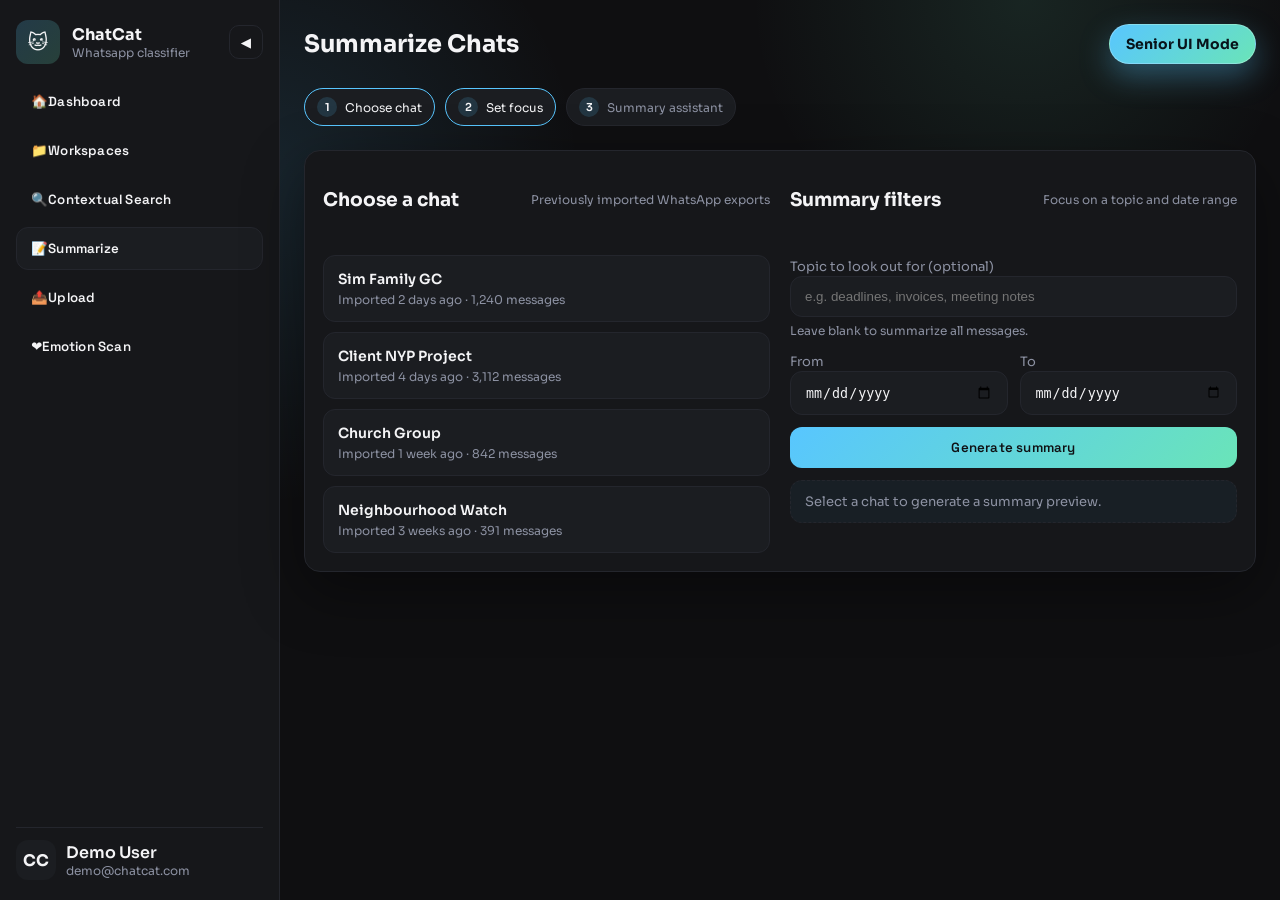
==== pages/summarize.html @ b4cfa8ca "feat: made senior ui button bigger and more obvious for old people" ====
<!DOCTYPE html>
<html lang="en">
<head>
  <meta charset="UTF-8" />
  <meta name="viewport" content="width=device-width, initial-scale=1.0" />
  <title>ChatCat · Summarize</title>
  <link rel="preconnect" href="https://fonts.googleapis.com" />
  <link rel="preconnect" href="https://fonts.gstatic.com" crossorigin />
  <link href="https://fonts.googleapis.com/css2?family=Sora:wght@400;500;600;700&family=Space+Grotesk:wght@400;500;600&display=swap" rel="stylesheet" />
  <link rel="stylesheet" href="../styles.css" />
</head>
<body>
  <div class="app" id="app">
    <aside class="sidebar" aria-label="Primary navigation">
      <div class="brand">
        <div class="logo">🐱</div>
        <div>
          <p class="brand__name">ChatCat</p>
          <p class="brand__meta">Whatsapp classifier</p>
        </div>
        <button class="sidebar__toggle" id="sidebarToggle" aria-label="Collapse sidebar">◀</button>
      </div>
      <nav class="nav">
        <button class="nav__item" data-page="dashboard" onclick="location.href='../index.html'">Dashboard</button>
        <button class="nav__item" data-page="workspaces" onclick="location.href='workspaces.html'">Workspaces</button>
        <button class="nav__item" data-page="search" onclick="location.href='contextual-search.html'">Contextual Search</button>
        <button class="nav__item active" data-page="summarize" onclick="location.href='summarize.html'">Summarize</button>
        <button class="nav__item" data-page="upload" onclick="location.href='upload.html'">Upload</button>
        <button class="nav__item" data-page="emotion" onclick="location.href='emotion-scan.html'">Emotion Scan</button>
      </nav>
      <div class="sidebar__footer">
        <div class="user">
          <div class="avatar">CC</div>
          <div>
            <p class="user__name">Demo User</p>
            <p class="user__meta">demo@chatcat.com</p>
          </div>
        </div>
      </div>
    </aside>

    <main class="main">
      <div class="page active" id="page-summarize" data-page="summarize">
        <header class="topbar">
          <h2>Summarize Chats</h2>
          <div class="topbar__actions">
            <label class="senior-toggle-btn">
              <input type="checkbox" class="senior-toggle-input" />
              <span>Senior UI Mode</span>
            </label>
          </div>
        </header>

        <div class="stepper" id="summaryStepper">
          <div class="step active" data-step="1">
            <span class="step__num">1</span>
            <span class="step__label">Choose chat</span>
          </div>
          <div class="step active" data-step="2">
            <span class="step__num">2</span>
            <span class="step__label">Set focus</span>
          </div>
          <div class="step" data-step="3">
            <span class="step__num">3</span>
            <span class="step__label">Summary assistant</span>
          </div>
        </div>

        <section class="panel" id="summarizeSetup">
          <div class="summarize-layout">
            <div class="summarize-column">
              <div class="panel__header">
                <h3>Choose a chat</h3>
                <p class="muted" style="margin: 0; font-size: 12px;">Previously imported WhatsApp exports</p>
              </div>
              <div class="chat-list" id="chatList"></div>
            </div>

            <div class="summarize-column">
              <div class="panel__header">
                <h3>Summary filters</h3>
                <p class="muted" style="margin: 0; font-size: 12px;">Focus on a topic and date range</p>
              </div>
              <div class="summarize-form">
                <div>
                  <label for="topicInput">Topic to look out for (optional)</label>
                  <input type="text" id="topicInput" placeholder="e.g. deadlines, invoices, meeting notes" />
                  <p class="helper">Leave blank to summarize all messages.</p>
                </div>
                <div class="date-row">
                  <div>
                    <label for="dateFrom">From</label>
                    <input type="date" id="dateFrom" />
                  </div>
                  <div>
                    <label for="dateTo">To</label>
                    <input type="date" id="dateTo" />
                  </div>
                </div>
                <button class="primary" id="summarizeBtn">Generate summary</button>
                <div class="summary-preview" id="summaryPreview">
                  Select a chat to generate a summary preview.
                </div>
              </div>
            </div>
          </div>
        </section>

        <section class="panel" id="summarizeChat" style="display: none;">
          <div class="panel__header" style="display: flex; justify-content: space-between; align-items: center;">
            <div>
              <h3>Summary Assistant</h3>
              <p class="muted" id="summaryMeta" style="margin: 0; font-size: 12px;"></p>
            </div>
            <div class="summary-actions">
              <button class="ghost" id="readAloudBtn">🔊 Read aloud</button>
              <button class="ghost" id="backToSetupBtn">← Back</button>
            </div>
          </div>
          <div class="chatbot-window">
            <div class="chatbot-thread" id="chatbotThread"></div>
            <div class="chatbot-input">
              <input type="text" id="chatbotInput" placeholder="Ask for details, e.g. “show key decisions”" />
              <button class="primary" id="chatbotSendBtn">Send</button>
            </div>
          </div>
        </section>
      </div>
    </main>
  </div>

  <div class="toast-container" id="toastContainer"></div>
  <script src="../script-shared.js"></script>
  <script src="../pages-shared.js"></script>
  <script>
    const chats = [
      { name: 'Sim Family GC', meta: 'Imported 2 days ago · 1,240 messages' },
      { name: 'Client NYP Project', meta: 'Imported 4 days ago · 3,112 messages' },
      { name: 'Church Group', meta: 'Imported 1 week ago · 842 messages' },
      { name: 'Neighbourhood Watch', meta: 'Imported 3 weeks ago · 391 messages' }
    ];

    const chatList = document.getElementById('chatList');
    const topicInput = document.getElementById('topicInput');
    const dateFrom = document.getElementById('dateFrom');
    const dateTo = document.getElementById('dateTo');
    const summarizeBtn = document.getElementById('summarizeBtn');
    const summaryPreview = document.getElementById('summaryPreview');
    const summarizeSetup = document.getElementById('summarizeSetup');
    const summarizeChat = document.getElementById('summarizeChat');
    const summaryStepper = document.getElementById('summaryStepper');
    const summaryMeta = document.getElementById('summaryMeta');
    const chatbotThread = document.getElementById('chatbotThread');
    const chatbotInput = document.getElementById('chatbotInput');
    const chatbotSendBtn = document.getElementById('chatbotSendBtn');
    const backToSetupBtn = document.getElementById('backToSetupBtn');
    const readAloudBtn = document.getElementById('readAloudBtn');

    let selectedIndex = -1;
    let isReading = false;

    function setStepper(stage) {
      if (!summaryStepper) return;
      const steps = summaryStepper.querySelectorAll('.step');
      steps.forEach(function(step) {
        step.classList.remove('active');
        step.classList.remove('done');
      });
      if (stage === 'chat') {
        if (steps[0]) steps[0].classList.add('done');
        if (steps[1]) steps[1].classList.add('done');
        if (steps[2]) steps[2].classList.add('active');
      } else {
        if (steps[0]) steps[0].classList.add('active');
        if (steps[1]) steps[1].classList.add('active');
      }
    }

    function renderChats() {
      if (!chatList) return;
      chatList.innerHTML = '';
      chats.forEach(function(chat, index) {
        const item = document.createElement('div');
        item.className = 'chat-card' + (index === selectedIndex ? ' active' : '');
        item.innerHTML = '<p class="chat-card-title">' + chat.name + '</p><p class="chat-card-meta">' + chat.meta + '</p>';
        item.addEventListener('click', function() {
          selectedIndex = index;
          renderChats();
          summaryPreview.textContent = 'Selected: ' + chat.name + '. Add a topic or leave it empty to summarize everything.';
        });
        chatList.appendChild(item);
      });
    }

    function formatRange(fromValue, toValue) {
      if (fromValue && toValue) return fromValue + ' → ' + toValue;
      if (fromValue) return 'From ' + fromValue;
      if (toValue) return 'Up to ' + toValue;
      return 'All time';
    }

    function setLoading(isLoading) {
      if (!summarizeBtn) return;
      summarizeBtn.disabled = isLoading;
      summarizeBtn.classList.toggle('is-loading', isLoading);
      summarizeBtn.textContent = isLoading ? 'Generating…' : 'Generate summary';
    }

    function clearDateErrors() {
      dateFrom.classList.remove('input-error');
      dateTo.classList.remove('input-error');
    }

    function validateDateRange() {
      clearDateErrors();
      if (dateFrom.value && dateTo.value && dateFrom.value > dateTo.value) {
        dateFrom.classList.add('input-error');
        dateTo.classList.add('input-error');
        toast('Start date must be before end date.');
        return false;
      }
      return true;
    }


    function appendBotMessage(html) {
      if (!chatbotThread) return;
      const node = document.createElement('div');
      node.className = 'chatbot-message bot';
      node.innerHTML = html;
      chatbotThread.appendChild(node);
      chatbotThread.scrollTop = chatbotThread.scrollHeight;
    }

    function appendUserMessage(text) {
      if (!chatbotThread) return;
      const node = document.createElement('div');
      node.className = 'chatbot-message user';
      node.textContent = text;
      chatbotThread.appendChild(node);
      chatbotThread.scrollTop = chatbotThread.scrollHeight;
    }

    function renderSummaryChat() {
      const chat = chats[selectedIndex];
      const topic = topicInput.value.trim();
      const range = formatRange(dateFrom.value, dateTo.value);
      const topicLabel = topic ? 'Topic: ' + topic : 'Topic: All messages';
      if (summaryMeta) {
        summaryMeta.textContent = chat.name + ' · ' + range + ' · ' + topicLabel;
      }
      if (chatbotThread) {
        chatbotThread.innerHTML = '';
      }
      appendBotMessage('<p style="margin: 0 0 6px; font-weight: 600; color: var(--text);">Summary ready</p>' +
        '<p style="margin: 0 0 10px; font-size: 12px; color: var(--muted);">' + topicLabel + '</p>' +
        '<ul style="margin: 0; padding-left: 18px; color: var(--muted); font-size: 12px; line-height: 1.6;">' +
        '<li>Key themes were grouped into 3 clusters.</li>' +
        '<li>Most active participants: Demo User, Kai, Jasmine.</li>' +
        '<li>Action items appeared most often in the last 7 days.</li>' +
        '</ul>');
      appendBotMessage('<p style="margin: 0; font-size: 12px; color: var(--muted);">Ask for details like “show key decisions” or “list unanswered questions”.</p>');
    }

    function handleGenerateSummary() {
      if (selectedIndex < 0) {
        toast('Select a chat to summarize.');
        return;
      }
      if (!validateDateRange()) {
        return;
      }
      const range = formatRange(dateFrom.value, dateTo.value);
      const chat = chats[selectedIndex];
      const topic = topicInput.value.trim();
      const topicLine = topic ? 'Topic: ' + topic : 'Topic: All messages';
      summaryPreview.innerHTML = '<p style="margin: 0 0 6px; font-weight: 600; color: var(--text);">Summary ready</p>' +
        '<p style="margin: 0; font-size: 12px; color: var(--muted);">Chat: ' + chat.name + ' · ' + range + ' · ' + topicLine + '</p>';
      setLoading(true);
      setTimeout(function() {
        setLoading(false);
        if (summarizeSetup && summarizeChat) {
          summarizeSetup.style.display = 'none';
          summarizeChat.style.display = 'block';
        }
        setStepper('chat');
        renderSummaryChat();
        toast('Summary generated for "' + chat.name + '"');
      }, 700);
    }

    if (summarizeBtn) {
      summarizeBtn.addEventListener('click', handleGenerateSummary);
    }

    function handleSendQuestion() {
      const text = chatbotInput ? chatbotInput.value.trim() : '';
      if (!text) {
        toast('Type a question to continue.');
        return;
      }
      appendUserMessage(text);
      const response = 'Here are more details about "' + text + '". I can also break it down by participant or date if needed.';
      appendBotMessage('<p style="margin: 0; font-size: 12px; color: var(--muted);">' + response + '</p>');
      chatbotInput.value = '';
    }

    if (chatbotSendBtn) {
      chatbotSendBtn.addEventListener('click', handleSendQuestion);
    }

    if (chatbotInput) {
      chatbotInput.addEventListener('keydown', function(e) {
        if (e.key === 'Enter') handleSendQuestion();
      });
    }

    if (backToSetupBtn) {
      backToSetupBtn.addEventListener('click', function() {
        if (summarizeSetup && summarizeChat) {
          summarizeSetup.style.display = 'block';
          summarizeChat.style.display = 'none';
        }
        setStepper('setup');
      });
    }

    if (readAloudBtn) {
      readAloudBtn.addEventListener('click', function() {
        isReading = !isReading;
        readAloudBtn.textContent = isReading ? '⏹ Stop reading' : '🔊 Read aloud';
        toast(isReading ? 'Read aloud started.' : 'Read aloud stopped.');
      });
    }

    setStepper('setup');

    renderChats();
  </script>
</body>
</html>
---- styles.css ----
:root {
  --bg: #0f0f11;
  --panel: #16171a;
  --panel-strong: #1b1d21;
  --text: #f4f4f6;
  --muted: #8d92a3;
  --accent: #58c6ff;
  --accent-2: #6ae4b8;
  --warning: #ffb85c;
  --danger: #ff6f61;
  --border: #24262d;
  --radius: 16px;
  --shadow: 0 20px 60px rgba(0, 0, 0, 0.4);
  --font-1: 'Sora', 'Space Grotesk', system-ui, -apple-system, sans-serif;
  --font-2: 'Space Grotesk', 'Sora', system-ui, -apple-system, sans-serif;
}

* { box-sizing: border-box; }
body {
  margin: 0;
  background: radial-gradient(circle at 20% 20%, rgba(88, 198, 255, 0.12), transparent 26%),
    radial-gradient(circle at 80% 0%, rgba(106, 228, 184, 0.1), transparent 20%),
    var(--bg);
  color: var(--text);
  font-family: var(--font-1);
  -webkit-font-smoothing: antialiased;
}

.login-overlay {
  position: fixed;
  inset: 0;
  display: flex;
  align-items: center;
  justify-content: center;
  background: radial-gradient(circle at 20% 20%, rgba(88, 198, 255, 0.14), transparent 30%),
    radial-gradient(circle at 70% 0%, rgba(106, 228, 184, 0.12), transparent 30%),
    rgba(15, 15, 17, 0.92);
  backdrop-filter: blur(10px);
  z-index: 2000;
}

.login-card {
  width: min(440px, 94%);
  background: var(--panel);
  border: 1px solid var(--border);
  border-radius: 20px;
  padding: 24px;
  box-shadow: var(--shadow);
  display: flex;
  flex-direction: column;
  gap: 12px;
}

.login-brand {
  display: flex;
  align-items: center;
  gap: 12px;
}

.login-logo {
  width: 52px;
  height: 52px;
  border-radius: 14px;
  display: grid;
  place-items: center;
  background: linear-gradient(135deg, rgba(88, 198, 255, 0.24), rgba(106, 228, 184, 0.2));
  font-size: 22px;
}

.login-fields {
  display: flex;
  flex-direction: column;
  gap: 10px;
}

.login-fields input {
  padding: 12px 14px;
  border-radius: 12px;
  border: 1px solid var(--border);
  background: var(--panel-strong);
  color: var(--text);
}

.login-card .block { width: 100%; }

.app {
  display: grid;
  grid-template-columns: 280px 1fr;
  min-height: 100vh;
  transition: grid-template-columns 0.3s ease;
}

.app .sidebar.collapsed ~ .main {
  width: calc(100% - 86px);
}

.sidebar.collapsed ~ .main {
  grid-column: 2;
}

.sidebar {
  background: var(--panel);
  border-right: 1px solid var(--border);
  padding: 20px 16px;
  display: flex;
  flex-direction: column;
  gap: 16px;
}

.brand {
  display: flex;
  align-items: center;
  gap: 12px;
}

.logo {
  width: 44px;
  height: 44px;
  display: grid;
  place-items: center;
  background: linear-gradient(135deg, rgba(88, 198, 255, 0.2), rgba(106, 228, 184, 0.2));
  border-radius: 12px;
  font-size: 20px;
}

.brand__name { margin: 0; font-weight: 700; }
.brand__meta { margin: 0; color: var(--muted); font-size: 12px; }

.sidebar__toggle {
  margin-left: auto;
  background: transparent;
  border: 1px solid var(--border);
  color: var(--text);
  border-radius: 10px;
  width: 34px;
  height: 34px;
  cursor: pointer;
}

.nav { display: flex; flex-direction: column; gap: 6px; }
.nav__item {
  text-align: left;
  background: transparent;
  border: 1px solid transparent;
  color: var(--text);
  padding: 12px 14px;
  border-radius: 12px;
  cursor: pointer;
  transition: background 0.2s, border 0.2s;
}
.nav__item:hover { background: var(--panel-strong); }
.nav__item.active { border: 1px solid var(--border); background: var(--panel-strong); }

/* Collapsed sidebar with icons */
.sidebar.collapsed {
  width: 86px !important;
  padding: 16px 10px !important;
}

.sidebar.collapsed .brand { 
  display: flex !important;
  flex-direction: column;
  align-items: center;
  gap: 12px;
  margin-bottom: 20px;
}

.sidebar.collapsed .logo { display: none; }
.sidebar.collapsed .brand > div { display: none; }
.sidebar.collapsed .sidebar__toggle { 
  display: block !important;
  margin: 0 !important;
}

.sidebar.collapsed .brand__name, 
.sidebar.collapsed .brand__meta, 
.sidebar.collapsed .user__name, 
.sidebar.collapsed .user__meta, 
.sidebar.collapsed .toggle span { display: none; }

.sidebar.collapsed .nav__item {
  padding: 14px !important;
  font-size: 0;
  height: 50px;
  width: 50px;
  display: flex;
  align-items: center;
  justify-content: center;
  border-radius: 12px;
  position: relative;
}

.sidebar.collapsed .nav__item::before {
  font-size: 28px;
  line-height: 1;
}

/* Icons for collapsed sidebar */
.nav__item[data-page="dashboard"]::before { content: '🏠'; }
.nav__item[data-page="workspaces"]::before { content: '📁'; }
.nav__item[data-page="search"]::before { content: '🔍'; }
.nav__item[data-page="summarize"]::before { content: '📝'; }
.nav__item[data-page="upload"]::before { content: '📤'; }
.nav__item[data-page="emotion"]::before { content: '❤️'; }

.sidebar.collapsed .sidebar__footer { display: none; }

.sidebar__footer {
  margin-top: auto;
  display: flex;
  flex-direction: column;
  gap: 10px;
  border-top: 1px solid var(--border);
  padding-top: 12px;
}

.toggle { display: flex; align-items: center; gap: 8px; color: var(--muted); font-size: 14px; }
.toggle input { accent-color: var(--accent); width: 18px; height: 18px; }

.user { display: flex; align-items: center; gap: 10px; }
.avatar {
  width: 40px;
  height: 40px;
  border-radius: 12px;
  background: var(--panel-strong);
  display: grid;
  place-items: center;
  font-weight: 700;
}
.user__name { margin: 0; font-weight: 600; }
.user__meta { margin: 0; color: var(--muted); font-size: 12px; }

.main { padding: 24px; display: flex; flex-direction: column; gap: 24px; }

.page { display: none; }
.page.active { display: flex; flex-direction: column; gap: 24px; }

.senior-view { display: none; }
.senior-view.active { 
  display: flex; 
  align-items: center; 
  justify-content: center; 
  height: 100vh; 
  position: fixed;
  top: 0;
  left: 0;
  right: 0;
  bottom: 0;
  background: var(--bg);
  z-index: 1000;
}

.senior-grid {
  display: grid;
  grid-template-columns: repeat(3, 1fr);
  gap: 60px;
  padding: 40px;
  max-width: 1200px;
}

.senior-feature {
  display: flex;
  flex-direction: column;
  align-items: center;
  gap: 24px;
  padding: 50px 40px;
  border-radius: 32px;
  background: linear-gradient(135deg, var(--panel-strong), var(--panel));
  border: 3px solid var(--border);
  cursor: pointer;
  transition: all 0.3s;
}

.senior-feature:hover {
  background: linear-gradient(135deg, var(--panel), var(--panel-strong));
  border-color: var(--accent);
  transform: translateY(-10px);
  box-shadow: 0 30px 80px rgba(88, 198, 255, 0.25);
}

.senior-feature:active {
  transform: translateY(-4px);
}

.senior-icon {
  font-size: 96px;
  line-height: 1;
}

.senior-feature p {
  margin: 0;
  font-size: 32px;
  font-weight: 700;
  text-align: center;
}

.back-to-senior {
  font-size: 18px !important;
  padding: 10px 18px !important;
}

.topbar { display: flex; align-items: center; gap: 12px; }
.topbar h2 { margin: 0; }
.topbar h3 { margin: 0; }
.search { flex: 1; display: flex; gap: 8px; }
.search input {
  flex: 1;
  padding: 14px 14px;
  border-radius: 12px;
  border: 1px solid var(--border);
  background: var(--panel);
  color: var(--text);
}
.search button {
  width: 48px;
  border-radius: 12px;
  border: 1px solid var(--border);
  background: var(--panel);
  color: var(--text);
  cursor: pointer;
}
.topbar__actions { display: flex; gap: 10px; align-items: center; margin-left: auto; }

.senior-toggle-btn {
  position: relative;
  display: inline-flex;
  align-items: center;
  gap: 10px;
  padding: 10px 16px;
  border-radius: 999px;
  background: linear-gradient(135deg, #58c6ff, #6ae4b8);
  color: #08131a;
  font-weight: 700;
  font-size: 14px;
  border: 1px solid rgba(255, 255, 255, 0.25);
  box-shadow: 0 12px 30px rgba(88, 198, 255, 0.35);
  cursor: pointer;
  transition: transform 0.2s ease, filter 0.2s ease, box-shadow 0.2s ease;
}

.senior-toggle-btn:hover {
  filter: brightness(1.05);
  transform: translateY(-1px);
  box-shadow: 0 16px 40px rgba(88, 198, 255, 0.45);
}

.senior-toggle-btn:focus-within {
  outline: 3px solid rgba(88, 198, 255, 0.55);
  outline-offset: 2px;
}

.senior-toggle-btn input {
  position: absolute;
  opacity: 0;
  pointer-events: none;
}

.senior-toggle-btn span {
  display: inline-flex;
  align-items: center;
  gap: 8px;
}

.hero {
  display: grid;
  grid-template-columns: 1.6fr 1fr;
  gap: 24px;
  padding: 24px;
  background: linear-gradient(120deg, rgba(88, 198, 255, 0.12), rgba(106, 228, 184, 0.1)), var(--panel);
  border: 1px solid var(--border);
  border-radius: var(--radius);
  box-shadow: var(--shadow);
}

.hero__side {
  display: flex;
  align-items: stretch;
}

.hero__panel {
  width: 100%;
  padding: 16px;
  border-radius: 14px;
  background: var(--panel-strong);
  border: 1px solid var(--border);
}

.hero__panel h3 {
  margin: 0 0 10px;
  font-size: 16px;
}

.hero__steps {
  margin: 0;
  padding-left: 18px;
  color: var(--muted);
  font-size: 13px;
  line-height: 1.6;
}

.eyebrow { margin: 0; color: var(--muted); font-size: 14px; letter-spacing: 0.5px; }
.hero h1 { margin: 6px 0 8px; font-size: 28px; }
.hero__cta { display: flex; flex-wrap: wrap; gap: 10px; margin-top: 12px; }
.hero__stats { display: grid; grid-template-columns: repeat(3, 1fr); gap: 12px; }
.stat {
  padding: 14px;
  background: var(--panel-strong);
  border: 1px solid var(--border);
  border-radius: 14px;
}
.stat__value { margin: 4px 0; font-size: 26px; font-weight: 700; }

.panel {
  background: var(--panel);
  border: 1px solid var(--border);
  border-radius: var(--radius);
  padding: 18px;
  box-shadow: var(--shadow);
}

.panel__header {
  display: flex;
  align-items: center;
  justify-content: space-between;
  margin-bottom: 12px;
}

.grid { display: grid; grid-template-columns: repeat(auto-fit, minmax(280px, 1fr)); gap: 16px; }
.layout { display: grid; grid-template-columns: 2fr 1fr; gap: 16px; }

.chips { display: flex; gap: 8px; flex-wrap: wrap; }
.chip {
  padding: 10px 12px;
  border-radius: 12px;
  background: var(--panel-strong);
  border: 1px solid var(--border);
  display: inline-flex;
  gap: 6px;
  align-items: center;
}
.chip .dot { width: 8px; height: 8px; border-radius: 999px; background: var(--accent); }

.dropzone {
  border: 1px dashed var(--border);
  border-radius: 12px;
  padding: 18px;
  color: var(--muted);
  text-align: center;
  background: var(--panel-strong);
}

.list { list-style: none; margin: 12px 0 0; padding: 0; display: flex; flex-direction: column; gap: 10px; }
.list__item {
  display: flex;
  justify-content: space-between;
  padding: 12px;
  border-radius: 12px;
  background: var(--panel-strong);
  border: 1px solid var(--border);
}

.contextual { display: grid; grid-template-columns: repeat(auto-fit, minmax(260px, 1fr)); gap: 12px; }
.card {
  padding: 14px;
  border-radius: 12px;
  border: 1px solid var(--border);
  background: var(--panel-strong);
}
.card__title { margin: 0 0 6px; font-weight: 600; }
.card__meta { margin: 0; color: var(--muted); font-size: 13px; }

.attachments { display: flex; flex-direction: column; gap: 10px; }
.attachment {
  display: flex;
  align-items: center;
  gap: 12px;
  padding: 12px;
  border-radius: 12px;
  border: 1px solid var(--border);
  background: var(--panel-strong);
}
.thumb {
  width: 52px;
  height: 52px;
  border-radius: 12px;
  background: linear-gradient(135deg, rgba(88, 198, 255, 0.2), rgba(106, 228, 184, 0.2));
  display: grid;
  place-items: center;
  font-weight: 700;
}

.attachment__meta { flex: 1; }
.attachment__title { margin: 0; font-weight: 600; }
.attachment__subtitle { margin: 2px 0 0; color: var(--muted); font-size: 13px; }
.tag { padding: 6px 10px; border-radius: 999px; background: rgba(88, 198, 255, 0.1); color: var(--text); border: 1px solid var(--border); font-size: 12px; }

.emotion { display: flex; flex-direction: column; gap: 10px; }
.emotion__item {
  padding: 12px;
  border-radius: 12px;
  background: var(--panel-strong);
  border: 1px solid var(--border);
}
.emotion__title { margin: 0; font-weight: 600; }
.emotion__tone { margin: 4px 0 0; color: var(--muted); font-size: 13px; }

.prompt {
  width: 100%;
  padding: 12px;
  border-radius: 12px;
  border: 1px solid var(--border);
  background: var(--panel-strong);
  color: var(--text);
  margin-top: 10px;
}

button {
  font-family: var(--font-2);
  font-weight: 600;
  letter-spacing: 0.2px;
}
button.primary {
  background: linear-gradient(135deg, #58c6ff, #6ae4b8);
  color: #0f1114;
  border: none;
  padding: 12px 16px;
  border-radius: 12px;
  cursor: pointer;
}

button.primary.is-loading {
  opacity: 0.7;
  cursor: wait;
}
button.secondary {
  background: transparent;
  color: var(--text);
  border: 1px solid var(--border);
  padding: 12px 16px;
  border-radius: 12px;
  cursor: pointer;
}
button.ghost {
  background: var(--panel-strong);
  color: var(--text);
  border: 1px solid var(--border);
  padding: 10px 12px;
  border-radius: 12px;
  cursor: pointer;
  transition: all 0.2s;
}
button.ghost:hover {
  border-color: var(--text);
  background: var(--panel);
}
button.danger {
  color: var(--danger);
}
button.danger:hover {
  border-color: var(--danger);
  background: rgba(255, 111, 97, 0.1);
}
button.block { width: 100%; margin-top: 10px; }

.pill {
  display: inline-flex;
  align-items: center;
  gap: 6px;
  padding: 6px 10px;
  border-radius: 999px;
  background: rgba(88, 198, 255, 0.1);
  border: 1px solid var(--border);
  color: var(--text);
  font-size: 12px;
}
.pill--success { background: rgba(106, 228, 184, 0.12); }
.pill--warning { background: rgba(255, 184, 92, 0.15); }
.pill--ghost { background: rgba(255, 255, 255, 0.05); }

.muted { color: var(--muted); margin: 0; }

.search-panel {
  display: flex;
  gap: 10px;
  flex-wrap: wrap;
}

.search-panel input {
  flex: 1;
  min-width: 200px;
  padding: 12px;
  border-radius: 12px;
  border: 1px solid var(--border);
  background: var(--panel-strong);
  color: var(--text);
}

#searchResultsPanel {
  display: none;
}

#searchResultsPanel.active {
  display: block;
}

.dashboard-grid {
  display: grid;
  grid-template-columns: repeat(auto-fit, minmax(240px, 1fr));
  gap: 16px;
  margin-top: 12px;
}

.dashboard-card {
  padding: 20px;
  border-radius: 16px;
  background: var(--panel-strong);
  border: 1px solid var(--border);
  cursor: pointer;
  transition: all 0.3s;
  text-align: left;
  display: flex;
  flex-direction: column;
  gap: 12px;
  align-items: flex-start;
  color: var(--text);
}

.dashboard-card:hover {
  background: var(--panel);
  border-color: var(--accent);
  transform: translateY(-2px);
}

.dashboard-icon {
  font-size: 32px;
}

.dashboard-card h4 {
  margin: 0;
  font-size: 16px;
  font-weight: 600;
  color: var(--text);
}

.dashboard-card p {
  margin: 0;
  font-size: 13px;
  color: var(--muted);
}

.summarize-layout {
  display: grid;
  grid-template-columns: minmax(260px, 1fr) minmax(260px, 1fr);
  gap: 20px;
}

.summarize-column {
  display: flex;
  flex-direction: column;
  gap: 14px;
}

.chat-list {
  display: flex;
  flex-direction: column;
  gap: 10px;
}

.chat-card {
  padding: 14px;
  border-radius: 12px;
  border: 1px solid var(--border);
  background: var(--panel-strong);
  cursor: pointer;
  transition: all 0.2s ease;
}

.chat-card:hover {
  border-color: var(--accent);
  background: var(--panel);
}

.chat-card.active {
  border-color: var(--accent);
  box-shadow: 0 0 0 1px rgba(88, 198, 255, 0.3);
}

.chat-card-title {
  margin: 0 0 4px;
  font-weight: 600;
  font-size: 14px;
}

.chat-card-meta {
  margin: 0;
  color: var(--muted);
  font-size: 12px;
}

.summarize-form {
  display: flex;
  flex-direction: column;
  gap: 12px;
}

.summarize-form label {
  font-size: 13px;
  color: var(--muted);
}

.helper {
  margin: 6px 0 0;
  font-size: 12px;
  color: var(--muted);
}

.stepper {
  display: flex;
  gap: 10px;
  flex-wrap: wrap;
}

.step {
  display: inline-flex;
  align-items: center;
  gap: 8px;
  padding: 8px 12px;
  border-radius: 999px;
  border: 1px solid var(--border);
  background: var(--panel-strong);
  color: var(--muted);
  font-size: 12px;
}

.step__num {
  width: 20px;
  height: 20px;
  display: grid;
  place-items: center;
  border-radius: 999px;
  background: rgba(88, 198, 255, 0.15);
  color: var(--text);
  font-weight: 600;
  font-size: 11px;
}

.step.active {
  border-color: var(--accent);
  color: var(--text);
}

.step.done {
  border-color: rgba(106, 228, 184, 0.6);
  color: var(--text);
}

.step.done .step__num {
  background: rgba(106, 228, 184, 0.25);
}

.summarize-form input[type="text"],
.summarize-form input[type="date"] {
  width: 100%;
  padding: 12px 14px;
  border-radius: 12px;
  border: 1px solid var(--border);
  background: var(--panel-strong);
  color: var(--text);
}

.input-error {
  border-color: var(--danger) !important;
  box-shadow: 0 0 0 2px rgba(255, 111, 97, 0.2);
}

.date-row {
  display: grid;
  grid-template-columns: repeat(auto-fit, minmax(140px, 1fr));
  gap: 12px;
}

.summary-preview {
  border-radius: 12px;
  border: 1px dashed var(--border);
  padding: 12px 14px;
  background: rgba(88, 198, 255, 0.05);
  font-size: 13px;
  color: var(--muted);
}


.summary-actions {
  display: flex;
  gap: 10px;
  align-items: center;
}

#readAloudBtn {
  display: none;
}

.senior #readAloudBtn {
  display: inline-flex;
}

.chatbot-window {
  display: flex;
  flex-direction: column;
  gap: 16px;
}

.chatbot-thread {
  border-radius: 12px;
  border: 1px solid var(--border);
  background: var(--panel-strong);
  padding: 16px;
  min-height: 240px;
  max-height: 360px;
  overflow-y: auto;
  display: flex;
  flex-direction: column;
  gap: 12px;
}

.chatbot-message {
  max-width: 80%;
  padding: 12px 14px;
  border-radius: 14px;
  font-size: 13px;
  line-height: 1.5;
}

.chatbot-message.bot {
  background: rgba(88, 198, 255, 0.08);
  border: 1px solid rgba(88, 198, 255, 0.2);
  color: var(--text);
}

.chatbot-message.user {
  align-self: flex-end;
  background: rgba(106, 228, 184, 0.18);
  border: 1px solid rgba(106, 228, 184, 0.3);
  color: var(--text);
}

.chatbot-input {
  display: grid;
  grid-template-columns: 1fr auto;
  gap: 10px;
}

.chatbot-input input {
  padding: 12px 14px;
  border-radius: 12px;
  border: 1px solid var(--border);
  background: var(--panel-strong);
  color: var(--text);
}

@media (max-width: 900px) {
  .summarize-layout {
    grid-template-columns: 1fr;
  }
}

.workspace-form {
  display: flex;
  gap: 10px;
  margin-bottom: 16px;
}

.workspace-form input {
  flex: 1;
  padding: 12px;
  border-radius: 12px;
  border: 1px solid var(--border);
  background: var(--panel-strong);
  color: var(--text);
}

.workspaces-list {
  display: flex;
  flex-direction: column;
  gap: 10px;
}

.workspace-item {
  display: flex;
  align-items: center;
  justify-content: space-between;
  padding: 12px;
  border-radius: 12px;
  background: var(--panel-strong);
  border: 1px solid var(--border);
}

.workspace-item-info {
  display: flex;
  align-items: center;
  gap: 12px;
  flex: 1;
  cursor: pointer;
}

.workspace-item-info:hover {
  opacity: 0.8;
}

.workspace-item-name {
  font-weight: 600;
}

.workspace-item-count {
  color: var(--muted);
  font-size: 13px;
}

.workspace-item-actions {
  display: flex;
  gap: 8px;
}

.workspace-item-actions button {
  padding: 6px 10px;
  font-size: 12px;
}

.card {
  padding: 14px;
  border-radius: 12px;
  border: 1px solid var(--border);
  background: var(--panel-strong);
  cursor: pointer;
  transition: all 0.2s;
}

.card:hover {
  background: var(--panel);
  border-color: var(--accent);
}

.card__title { margin: 0 0 6px; font-weight: 600; }
.card__meta { margin: 0; color: var(--muted); font-size: 13px; }

.message-list {
  display: flex;
  flex-direction: column;
  gap: 12px;
}

.message-item {
  padding: 12px;
  border-radius: 12px;
  background: var(--panel-strong);
  border: 1px solid var(--border);
}

.message-sender {
  font-weight: 600;
  font-size: 12px;
  color: var(--accent);
  margin-bottom: 6px;
}

.message-text {
  margin: 0;
  font-size: 14px;
  color: var(--text);
}

.message-time {
  font-size: 11px;
  color: var(--muted);
  margin-top: 6px;
}

.workspace-stat {
  display: grid;
  grid-template-columns: repeat(auto-fit, minmax(120px, 1fr));
  gap: 12px;
  margin-bottom: 20px;
}

.stat-box {
  padding: 12px;
  border-radius: 12px;
  background: var(--panel-strong);
  border: 1px solid var(--border);
}

.stat-label {
  font-size: 12px;
  color: var(--muted);
  margin-bottom: 6px;
}

.stat-value {
  font-size: 24px;
  font-weight: 700;
  margin: 0;
}

.workspace-attachments {
  margin-top: 16px;
}

.attachment-sample {
  display: flex;
  align-items: center;
  gap: 10px;
  padding: 10px;
  border-radius: 10px;
  background: var(--panel-strong);
  border: 1px solid var(--border);
  margin-bottom: 8px;
}

.attachment-icon {
  width: 40px;
  height: 40px;
  border-radius: 8px;
  background: linear-gradient(135deg, rgba(88, 198, 255, 0.2), rgba(106, 228, 184, 0.2));
  display: grid;
  place-items: center;
  font-weight: 600;
  font-size: 12px;
}

.attachment-name {
  flex: 1;
}

.attachment-name-text {
  margin: 0;
  font-weight: 600;
  font-size: 13px;
}

.attachment-date {
  margin: 2px 0 0;
  font-size: 11px;
  color: var(--muted);
}

.workspace-tags-section {
  margin-top: 20px;
  padding: 16px;
  border-radius: 12px;
  background: var(--panel-strong);
  border: 1px solid var(--border);
}

.workspace-tags-header {
  display: flex;
  align-items: center;
  justify-content: space-between;
  margin-bottom: 12px;
}

.workspace-tags-header h4 {
  margin: 0;
  font-size: 16px;
}

.workspace-tags-list {
  display: flex;
  flex-wrap: wrap;
  gap: 8px;
}

.tag-chip {
  display: inline-flex;
  align-items: center;
  gap: 8px;
  padding: 8px 12px;
  border-radius: 20px;
  background: linear-gradient(135deg, rgba(88, 198, 255, 0.15), rgba(106, 228, 184, 0.15));
  border: 1px solid var(--border);
  transition: all 0.2s;
}

.tag-chip:hover {
  background: linear-gradient(135deg, rgba(88, 198, 255, 0.25), rgba(106, 228, 184, 0.25));
  border-color: var(--accent);
}

.tag-label {
  font-weight: 600;
  font-size: 13px;
}

.tag-count {
  font-size: 11px;
  color: var(--muted);
  background: var(--panel);
  padding: 2px 6px;
  border-radius: 10px;
}

.attachment-list {
  display: flex;
  flex-direction: column;
  gap: 12px;
}

.attachment-item {
  padding: 12px;
  border-radius: 12px;
  background: var(--panel-strong);
  border: 1px solid var(--border);
  display: flex;
  align-items: center;
  gap: 12px;
}

.attachment-type-icon {
  width: 44px;
  height: 44px;
  border-radius: 10px;
  background: linear-gradient(135deg, rgba(88, 198, 255, 0.2), rgba(106, 228, 184, 0.2));
  display: grid;
  place-items: center;
  font-weight: 700;
  font-size: 11px;
  flex-shrink: 0;
}

.attachment-info {
  flex: 1;
}

.attachment-title {
  margin: 0;
  font-weight: 600;
  font-size: 14px;
}

.attachment-meta {
  margin: 4px 0 0;
  font-size: 12px;
  color: var(--muted);
}

.document-list {
  display: flex;
  flex-direction: column;
  gap: 12px;
}

.document-item {
  padding: 12px;
  border-radius: 12px;
  background: var(--panel-strong);
  border: 1px solid var(--border);
  display: flex;
  align-items: center;
  gap: 12px;
}

.document-icon {
  width: 40px;
  height: 40px;
  border-radius: 8px;
  background: linear-gradient(135deg, rgba(255, 184, 92, 0.2), rgba(88, 198, 255, 0.2));
  display: grid;
  place-items: center;
  font-weight: 700;
  font-size: 10px;
  flex-shrink: 0;
}

.document-info {
  flex: 1;
}

.document-name {
  margin: 0;
  font-weight: 600;
  font-size: 14px;
}

.document-meta {
  margin: 4px 0 0;
  font-size: 12px;
  color: var(--muted);
}

.mixed-list {
  display: flex;
  flex-direction: column;
  gap: 12px;
}

.mixed-item {
  padding: 12px;
  border-radius: 12px;
  background: var(--panel-strong);
  border: 1px solid var(--border);
}

.item-message {
  display: flex;
  flex-direction: column;
  gap: 6px;
}

.message-sender {
  font-weight: 600;
  font-size: 12px;
  color: var(--accent);
}

.message-text {
  margin: 0;
  font-size: 14px;
  color: var(--text);
}

.message-time {
  font-size: 11px;
  color: var(--muted);
}

.item-attachment {
  display: flex;
  align-items: center;
  gap: 10px;
}

.item-attachment-icon {
  width: 36px;
  height: 36px;
  border-radius: 8px;
  background: linear-gradient(135deg, rgba(88, 198, 255, 0.2), rgba(106, 228, 184, 0.2));
  display: grid;
  place-items: center;
  font-weight: 600;
  font-size: 10px;
  flex-shrink: 0;
}

.item-attachment-info {
  flex: 1;
}

.item-attachment-name {
  margin: 0;
  font-weight: 600;
  font-size: 13px;
}

.item-attachment-meta {
  margin: 2px 0 0;
  font-size: 11px;
  color: var(--muted);
}

@media (max-width: 1100px) { .hero { grid-template-columns: 1fr; } .layout { grid-template-columns: 1fr; } }
@media (max-width: 820px) {
  .app { grid-template-columns: 86px 1fr; }
  .sidebar { padding: 16px 10px; }
  .brand__name, .brand__meta, .user__name, .user__meta, .toggle span { display: none; }
  .nav__item { padding: 10px; justify-content: center; }
  .nav__item::after { content: attr(data-label); display: none; }
}

/* Senior-friendly mode */
.senior {
  --bg: #0b0c10;
  --panel: #14161b;
  --panel-strong: #1c1f26;
  --text: #ffffff;
  --muted: #cfd6e6;
  --border: #3a3f4b;
  --accent: #7dd3ff;
  --accent-2: #7ff0c3;
}

.senior .app { 
  font-size: 18px;
  grid-template-columns: auto 1fr !important;
}

.senior .sidebar { 
  display: flex !important;
  flex-direction: column;
  width: 240px !important;
  min-width: 240px !important;
  align-items: stretch;
  justify-content: flex-start;
  padding: 24px 18px !important;
  gap: 18px !important;
}

.senior .brand { 
  display: flex !important;
}

.senior .nav {
  display: flex !important;
  flex-direction: column !important;
  gap: 14px !important;
  width: 100% !important;
}

.senior .nav__item {
  display: flex !important;
  flex-direction: row !important;
  align-items: center !important;
  justify-content: flex-start !important;
  padding: 18px 16px !important;
  font-size: 20px !important;
  font-weight: 700 !important;
  background: var(--panel-strong) !important;
  border: 2px solid var(--border) !important;
  border-radius: 18px !important;
  min-height: 64px !important;
  width: 100% !important;
  color: var(--text) !important;
}

.senior .nav__item:hover {
  border-color: var(--accent) !important;
  background: linear-gradient(135deg, var(--panel), var(--panel-strong)) !important;
}

.senior .sidebar__footer {
  display: flex !important;
  gap: 12px;
}

.senior .main {
  display: flex !important;
  flex-direction: column;
  width: 100% !important;
  height: 100vh !important;
  overflow-y: auto !important;
}

.senior .page {
  padding: 40px !important;
}

.senior .page.active { 
  display: flex; 
  flex-direction: column; 
  gap: 24px; 
}
.senior .nav__item, .senior button, .senior input, .senior textarea { font-size: 20px; }
.senior .logo { width: 56px; height: 56px; font-size: 28px; }
.senior .nav__item { padding: 16px; }
.senior .panel, .senior .hero, .senior .attachment, .senior .card, .senior .emotion__item { border-radius: 24px; }
.senior .main { display: flex; background: var(--bg); font-size: 18px; flex-direction: column; }
.senior .topbar { font-size: 24px; }
.senior .topbar h2 { font-size: 28px; }
.senior .topbar button { font-size: 18px; padding: 12px 24px; }
.senior .nav__item { font-size: 20px; padding: 18px 16px; }
.senior .main { display: flex; }
#newWorkspaceModal {
  display: none !important;
}

#newWorkspaceModal.active {
  display: flex !important;
}
.senior .hero h1 { font-size: 36px; line-height: 1.2; }
.senior .hero p { font-size: 20px; }
.senior .hero__panel h3 { font-size: 22px; }
.senior .hero__steps { font-size: 18px; }
.senior h3 { font-size: 28px; }
.senior h4 { font-size: 24px; }
.senior .dashboard-card { padding: 40px; font-size: 22px; min-height: 200px; }
.senior .dashboard-icon { font-size: 72px; }
.senior .dashboard-card h4 { color: var(--text); }
.senior .dashboard-card p { color: var(--muted); }
.senior .workspace-item { padding: 24px; font-size: 18px; }
.senior .card { padding: 28px; font-size: 18px; }
.senior .search-result, .senior .emotion__item { padding: 24px; font-size: 18px; }
.senior .emotion__item { border-radius: 24px; }
.senior input, .senior textarea { padding: 16px; font-size: 18px; border-radius: 16px; }
.senior .primary, .senior .ghost { padding: 16px 32px; font-size: 20px; border-radius: 16px; }
.senior .stepper { gap: 14px; }
.senior .step { font-size: 16px; padding: 12px 16px; }
.senior .step__num { width: 26px; height: 26px; font-size: 14px; }
.senior button:focus-visible,
.senior input:focus-visible,
.senior .nav__item:focus-visible {
  outline: 3px solid var(--accent);
  outline-offset: 3px;
}
.senior button.primary {
  background: #7dd3ff;
  color: #0b0c10;
  border: 2px solid #7dd3ff;
}
.senior button.ghost {
  background: var(--panel-strong);
  border: 2px solid var(--border);
  color: var(--text);
}
.senior button.ghost:hover {
  border-color: var(--accent);
  background: var(--panel);
}
.senior .panel,
.senior .card,
.senior .dashboard-card,
.senior .workspace-item,
.senior .search-result,
.senior .emotion__item {
  background: var(--panel);
  border-color: var(--border);
}

.toast-container {
  position: fixed;
  right: 20px;
  bottom: 20px;
  display: flex;
  flex-direction: column;
  gap: 8px;
  z-index: 2000;
}

.toast {
  background: var(--panel-strong);
  border: 1px solid var(--border);
  color: var(--text);
  padding: 10px 14px;
  border-radius: 12px;
  box-shadow: var(--shadow);
  opacity: 0;
  transform: translateY(10px);
  transition: opacity 0.2s ease, transform 0.2s ease;
}

.toast.show {
  opacity: 1;
  transform: translateY(0);
}

/* ========== WORKSPACES PAGE STYLES ========== */

.workspace-screen {
  display: none;
  flex-direction: column;
  gap: 24px;
  animation: fadeOut 0.2s ease;
}

.workspace-screen.active {
  display: flex;
  animation: fadeIn 0.3s ease;
}

@keyframes fadeIn {
  from { 
    opacity: 0;
    transform: translateY(4px);
  }
  to { 
    opacity: 1;
    transform: translateY(0);
  }
}

@keyframes fadeOut {
  from { 
    opacity: 1;
    transform: translateY(0);
  }
  to { 
    opacity: 0;
    transform: translateY(-4px);
  }
}

@keyframes shimmer {
  0% { background-position: -1000px 0; }
  100% { background-position: 1000px 0; }
}

@keyframes pulse {
  0%, 100% { opacity: 1; }
  50% { opacity: 0.6; }
}

/* Breadcrumbs */
.breadcrumbs {
  display: flex;
  align-items: center;
  gap: 8px;
  font-size: 14px;
  flex-wrap: wrap;
}

.breadcrumb-item {
  color: var(--accent);
  cursor: pointer;
  transition: opacity 0.2s, color 0.2s;
  padding: 4px 8px;
  border-radius: 6px;
  outline: none;
}

.breadcrumb-item:hover {
  opacity: 0.8;
  background: rgba(88, 198, 255, 0.1);
}

.breadcrumb-item:focus {
  outline: 2px solid var(--accent);
  outline-offset: 2px;
}

.breadcrumb-sep {
  color: var(--muted);
}

/* Projects Overview */
.projects-list {
  display: grid;
  grid-template-columns: repeat(auto-fit, minmax(340px, 1fr));
  gap: 16px;
  margin-top: 12px;
}

.project-card {
  padding: 20px;
  background: var(--panel-strong);
  border: 1px solid var(--border);
  border-radius: 16px;
  cursor: pointer;
  transition: all 0.3s ease;
  outline: none;
}

.project-card:hover {
  background: var(--panel);
  border-color: var(--accent);
  transform: translateY(-4px);
  box-shadow: 0 12px 32px rgba(88, 198, 255, 0.15);
}

.project-card:focus {
  outline: 2px solid var(--accent);
  outline-offset: 2px;
}

.project-header {
  display: flex;
  justify-content: space-between;
  align-items: flex-start;
  margin-bottom: 16px;
}

.project-name {
  margin: 0;
  font-size: 18px;
  font-weight: 600;
  color: var(--text);
}

.project-meta {
  margin: 6px 0 0;
  font-size: 13px;
  color: var(--muted);
}

.project-stats {
  display: grid;
  grid-template-columns: repeat(2, 1fr);
  gap: 12px;
  margin-bottom: 16px;
  padding: 12px;
  background: rgba(88, 198, 255, 0.05);
  border-radius: 12px;
}

.stat-mini {
  display: flex;
  flex-direction: column;
  gap: 4px;
}

.stat-label {
  font-size: 11px;
  color: var(--muted);
  text-transform: uppercase;
  letter-spacing: 0.5px;
}

.stat-value {
  font-size: 20px;
  font-weight: 700;
  color: var(--accent);
}

.project-actions {
  display: flex;
  gap: 8px;
}

.project-actions button {
  flex: 1;
  padding: 10px 12px;
  font-size: 13px;
  outline: none;
}

.project-actions button:focus {
  outline: 2px solid var(--accent);
  outline-offset: 2px;
}

/* Categories & Incoming Files */
.incoming-files-preview {
  display: grid;
  grid-template-columns: repeat(auto-fit, minmax(140px, 1fr));
  gap: 10px;
  margin: 16px 0 24px;
}

.file-placeholder {
  aspect-ratio: 1;
  background: var(--panel-strong);
  border: 1px dashed var(--border);
  border-radius: 10px;
  display: flex;
  align-items: center;
  justify-content: center;
  padding: 10px;
  font-size: 14px;
  font-weight: 600;
  text-align: center;
  color: var(--text);
  gap: 6px;
  transition: transform 0.12s ease, box-shadow 0.12s ease, border-color 0.12s ease, background 0.12s ease;
  cursor: grab;
}

.file-placeholder:hover {
  border-color: var(--accent);
  background: rgba(88, 198, 255, 0.05);
  box-shadow: 0 6px 14px rgba(0, 0, 0, 0.08);
}

.file-placeholder:active {
  cursor: grabbing;
  transform: scale(0.98);
}

.categories-grid {
  display: grid;
  grid-template-columns: repeat(auto-fit, minmax(220px, 1fr));
  gap: 16px;
  margin-top: 16px;
}

.category-card {
  padding: 16px;
  background: var(--panel-strong);
  border: 1px solid var(--border);
  border-radius: 14px;
  transition: all 0.2s;
  cursor: pointer;
  display: flex;
  flex-direction: column;
  outline: none;
}

.category-card:hover {
  border-color: var(--accent);
  background: var(--panel);
  transform: translateY(-2px);
}

.category-card:focus {
  outline: 2px solid var(--accent);
  outline-offset: 2px;
}

.category-name {
  font-weight: 600;
  margin-bottom: 12px;
  color: var(--text);
}

.category-placeholder {
  flex: 1;
  background: rgba(88, 198, 255, 0.08);
  border: 2px dashed var(--border);
  border-radius: 10px;
  display: flex;
  flex-direction: column;
  align-items: center;
  justify-content: center;
  gap: 8px;
  min-height: 120px;
  font-size: 32px;
  transition: all 0.2s;
}

.category-card:hover .category-placeholder {
  border-color: var(--accent);
  background: rgba(88, 198, 255, 0.12);
}

/* Import Card */
.import-card {
  padding: 24px;
  background: rgba(88, 198, 255, 0.05);
  border: 1px solid var(--border);
  border-radius: 16px;
  margin-bottom: 24px;
}

.import-dropzone {
  padding: 32px;
  border: 2px dashed var(--accent);
  border-radius: 14px;
  background: rgba(88, 198, 255, 0.04);
  display: flex;
  flex-direction: column;
  align-items: center;
  gap: 12px;
  transition: all 0.2s;
}

.import-dropzone:hover {
  background: rgba(88, 198, 255, 0.08);
  border-color: var(--accent-2);
}

.import-actions {
  display: flex;
  gap: 10px;
  justify-content: flex-end;
  flex-wrap: wrap;
}

/* Files List View */
.files-toolbar {
  display: flex;
  justify-content: space-between;
  align-items: center;
  margin-bottom: 20px;
  flex-wrap: wrap;
  gap: 12px;
}

.files-toolbar-actions {
  display: flex;
  gap: 10px;
  align-items: center;
  flex-wrap: wrap;
  flex: 1;
}

.files-search {
  padding: 12px 14px;
  border-radius: 12px;
  border: 1px solid var(--border);
  background: var(--panel-strong);
  color: var(--text);
  flex: 1;
  min-width: 220px;
  outline: none;
}

.files-search::placeholder {
  color: var(--muted);
}

.files-search:focus {
  border-color: var(--accent);
  box-shadow: 0 0 0 3px rgba(88, 198, 255, 0.1);
}

.files-list {
  display: flex;
  flex-direction: column;
  gap: 10px;
  margin-bottom: 24px;
}

.file-row {
  display: flex;
  align-items: center;
  gap: 14px;
  padding: 14px 16px;
  background: var(--panel-strong);
  border: 1px solid var(--border);
  border-radius: 12px;
  transition: all 0.2s;
  outline: none;
}

.file-row:hover {
  border-color: var(--accent);
  background: var(--panel);
}

.file-row:focus-within {
  outline: 2px solid var(--accent);
  outline-offset: -1px;
}

.file-checkbox-wrapper {
  display: flex;
  align-items: center;
  flex-shrink: 0;
}

.file-checkbox {
  width: 18px;
  height: 18px;
  cursor: pointer;
  accent-color: var(--accent);
  outline: none;
}

.file-checkbox:focus {
  outline: 2px solid var(--accent);
  outline-offset: 2px;
}

.file-info {
  flex: 1;
}

.file-name {
  font-weight: 600;
  margin: 0;
  color: var(--text);
  word-break: break-word;
}

.file-meta {
  margin: 4px 0 0;
  font-size: 12px;
  color: var(--muted);
}

.file-actions {
  display: flex;
  align-items: center;
  gap: 12px;
  flex-wrap: wrap;
}

.file-date {
  font-size: 12px;
  color: var(--muted);
  min-width: 200px;
  text-align: right;
  white-space: nowrap;
}

.file-actions button {
  padding: 8px 12px;
  font-size: 12px;
  outline: none;
  flex-shrink: 0;
}

.file-actions button:focus {
  outline: 2px solid var(--accent);
  outline-offset: 2px;
}

/* Files Preview Grid */
.files-preview-grid {
  display: grid;
  grid-template-columns: repeat(auto-fit, minmax(140px, 1fr));
  gap: 16px;
  margin-top: 16px;
}

.preview-card {
  padding: 16px;
  background: var(--panel-strong);
  border: 1px solid var(--border);
  border-radius: 12px;
  text-align: center;
  transition: all 0.2s;
  cursor: pointer;
  outline: none;
}

.preview-card:hover {
  border-color: var(--accent);
  background: var(--panel);
  transform: translateY(-2px);
  box-shadow: 0 4px 12px rgba(88, 198, 255, 0.1);
}

.preview-card:focus {
  outline: 2px solid var(--accent);
  outline-offset: 2px;
}

.preview-thumbnail {
  font-size: 48px;
  margin-bottom: 12px;
  line-height: 1;
}

.preview-name {
  margin: 0;
  font-size: 13px;
  font-weight: 600;
  color: var(--text);
  word-break: break-word;
}

/* Responsive Design */
@media (max-width: 1100px) {
  .projects-list {
    grid-template-columns: repeat(auto-fit, minmax(300px, 1fr));
  }
  
  .incoming-files-preview {
    grid-template-columns: repeat(3, 1fr);
  }
  
  .file-date {
    display: none;
  }
  
  .file-actions {
    flex-direction: column;
    gap: 6px;
  }
}

@media (max-width: 768px) {
  .projects-list {
    grid-template-columns: 1fr;
  }
  
  .categories-grid {
    grid-template-columns: repeat(2, 1fr);
  }
  
  .incoming-files-preview {
    grid-template-columns: repeat(2, 1fr);
  }
  
  .file-row {
    flex-direction: column;
    align-items: flex-start;
    gap: 10px;
  }
  
  .file-actions {
    width: 100%;
  }
  
  .file-actions button {
    width: 100%;
  }
  
  .files-toolbar-actions {
    flex-direction: column;
  }
  
  .files-toolbar-actions button {
    width: 100%;
  }
}

@media (max-width: 480px) {
  .categories-grid {
    grid-template-columns: 1fr;
  }
  
  .incoming-files-preview {
    grid-template-columns: 1fr;
  }
  
  .project-stats {
    grid-template-columns: 1fr;
  }
}

/* Senior-friendly mode adjustments */
.senior .projects-list {
  grid-template-columns: 1fr;
}

.senior .project-card {
  padding: 40px;
  border-radius: 28px;
  border: 3px solid var(--border);
}

.senior .project-name {
  font-size: 32px;
}

.senior .project-meta {
  font-size: 18px;
  margin-top: 12px;
}

.senior .project-actions {
  gap: 12px;
  margin-top: 20px;
}

.senior .project-actions button {
  padding: 18px 28px;
  font-size: 20px;
}

.senior .file-row {
  padding: 24px;
  font-size: 18px;
  border-radius: 16px;
}

.senior .file-checkbox {
  width: 24px;
  height: 24px;
}

.senior .file-name {
  font-size: 20px;
}

.senior .file-meta {
  font-size: 16px;
}

.senior .categories-grid {
  grid-template-columns: 1fr;
}

.senior .category-card {
  padding: 32px;
  border-radius: 20px;
  font-size: 24px;
}

.senior .incoming-files-preview {
  grid-template-columns: 1fr;
}

.senior .file-placeholder {
  min-height: 160px;
  font-size: 64px;
  border-radius: 16px;
}

.senior .files-toolbar-actions {
  flex-direction: column;
}

.senior .files-toolbar-actions button {
  width: 100%;
  padding: 18px 28px;
  font-size: 20px;
}

.senior .files-search {
  font-size: 18px;
  padding: 16px 18px;
  width: 100%;
}

.senior .files-preview-grid {
  grid-template-columns: repeat(2, 1fr);
}

.senior .preview-card {
  padding: 28px;
  border-radius: 16px;
  font-size: 20px;
  border: 3px solid var(--border);
}

.senior .preview-thumbnail {
  font-size: 72px;
}
/* Upload Page Styles */
.upload-container {
  display: grid;
  grid-template-columns: 2fr 1fr;
  gap: 24px;
  height: 100%;
}

.upload-zone {
  display: flex;
  flex-direction: column;
  gap: 16px;
}

.dropzone-wrapper {
  border: 2px dashed var(--border);
  border-radius: 16px;
  padding: 48px 24px;
  text-align: center;
  display: flex;
  flex-direction: column;
  align-items: center;
  gap: 16px;
  background: var(--panel-strong);
  transition: all 0.3s;
}

.dropzone-wrapper:hover {
  border-color: var(--accent);
  background: var(--panel);
}

.cloud-icon {
  font-size: 48px;
  line-height: 1;
}

.dropzone-text {
  margin: 0;
  font-size: 18px;
  font-weight: 600;
  color: var(--text);
}

.upload-progress {
  padding: 16px;
  background: var(--panel-strong);
  border-radius: 12px;
  border: 1px solid var(--border);
}

.progress-label {
  margin: 0 0 12px;
  font-size: 14px;
  color: var(--text);
}

.progress-bar {
  height: 8px;
  background: var(--panel);
  border-radius: 4px;
  overflow: hidden;
  border: 1px solid var(--border);
}

.progress-fill {
  height: 100%;
  background: linear-gradient(135deg, #58c6ff, #6ae4b8);
  border-radius: 4px;
  transition: width 0.3s ease;
}

.recent-uploads {
  display: flex;
  flex-direction: column;
  gap: 12px;
  background: var(--panel-strong);
  border: 1px solid var(--border);
  border-radius: 16px;
  padding: 16px;
  max-height: 400px;
  overflow-y: auto;
}

.recent-header {
  display: flex;
  justify-content: space-between;
  align-items: center;
  margin-bottom: 8px;
}

.recent-header h3 {
  margin: 0;
  font-size: 16px;
  font-weight: 600;
}

.uploads-list {
  display: flex;
  flex-direction: column;
  gap: 8px;
}

.upload-item {
  display: flex;
  justify-content: space-between;
  align-items: center;
  padding: 12px;
  background: var(--panel);
  border-radius: 10px;
  border: 1px solid var(--border);
}

.upload-status {
  display: flex;
  align-items: center;
  gap: 12px;
  flex: 1;
}

.status-dot {
  width: 12px;
  height: 12px;
  border-radius: 50%;
  flex-shrink: 0;
}

.status-dot.completed {
  background: var(--accent-2);
  box-shadow: 0 0 8px rgba(106, 228, 184, 0.5);
}

.status-dot.processing {
  background: var(--warning);
  animation: pulse 2s infinite;
}

@keyframes pulse {
  0%, 100% { opacity: 1; }
  50% { opacity: 0.5; }
}

.upload-name {
  margin: 0;
  font-weight: 600;
  font-size: 13px;
  color: var(--text);
}

.upload-meta {
  margin: 2px 0 0;
  font-size: 11px;
  color: var(--muted);
}

/* Contextual Search Enhancements */
.search-panel {
  display: flex;
  gap: 8px;
}

.search-panel input {
  flex: 1;
}

.history-grid {
  display: grid;
  grid-template-columns: repeat(auto-fit, minmax(160px, 1fr));
  gap: 12px;
}

.history-item {
  padding: 12px 16px;
  background: var(--panel-strong);
  border: 1px solid var(--border);
  border-radius: 12px;
  cursor: pointer;
  transition: all 0.2s ease;
  text-align: left;
  font-size: 13px;
  color: var(--text);
  font-family: var(--font-1);
  line-height: 1.4;
}

.history-item:hover {
  background: var(--accent);
  border-color: var(--accent);
  color: var(--bg);
}

.history-item:active {
  transform: scale(0.98);
}

/* Search Results with Selection */
.card-checkbox {
  width: 18px;
  height: 18px;
  margin-right: 12px;
  cursor: pointer;
  accent-color: var(--accent);
  flex-shrink: 0;
}

.card {
  display: flex;
  align-items: center;
  padding: 12px 16px;
  background: var(--panel-strong);
  border: 1px solid var(--border);
  border-radius: 12px;
  cursor: pointer;
  transition: all 0.2s ease;
  gap: 12px;
}

.card:hover {
  border-color: var(--accent);
  background: rgba(88, 198, 255, 0.05);
}

.card .card__title {
  margin: 0;
  font-weight: 500;
  color: var(--text);
}

.card .card__meta {
  margin: 4px 0 0 0;
  font-size: 12px;
  color: var(--muted);
}

/* Results Actions */
.results-actions {
  display: flex;
  gap: 8px;
  align-items: center;
}

.results-actions button {
  font-size: 12px;
  padding: 6px 12px;
}

#selectAllBtn, #addToWorkspaceBtn, #tagForReviewBtn {
  font-size: 13px;
}

/* Tag Menu */
.tag-menu {
  position: fixed;
  bottom: 20px;
  left: 50%;
  transform: translateX(-50%);
  background: var(--panel);
  border: 1px solid var(--border);
  border-radius: 16px;
  padding: 16px;
  box-shadow: var(--shadow);
  z-index: 100;
  min-width: 240px;
  max-width: 90%;
}

.tag-menu-content {
  display: flex;
  flex-direction: column;
  gap: 8px;
}

.tag-option {
  padding: 10px 14px;
  background: var(--panel-strong);
  border: 1px solid var(--border);
  border-radius: 8px;
  color: var(--text);
  font-size: 13px;
  font-family: var(--font-1);
  cursor: pointer;
  transition: all 0.2s ease;
  text-align: left;
}

.tag-option:hover {
  background: var(--accent-2);
  border-color: var(--accent-2);
  color: var(--bg);
}

.action-confirmation {
  display: none;
  position: fixed;
  top: 50%;
  left: 50%;
  transform: translate(-50%, -50%);
  background: var(--panel);
  border: 1px solid var(--border);
  border-radius: 16px;
  padding: 24px;
  z-index: 1000;
  box-shadow: 0 8px 32px rgba(0, 0, 0, 0.4);
  min-width: 320px;
  max-width: 420px;
  animation: slideUp 0.3s ease;
}

@keyframes slideUp {
  from {
    opacity: 0;
    transform: translate(-50%, -45%);
  }
  to {
    opacity: 1;
    transform: translate(-50%, -50%);
  }
}

.confirmation-content {
  display: flex;
  flex-direction: column;
  gap: 16px;
}

.confirmation-header {
  display: flex;
  align-items: center;
  gap: 12px;
}

.confirmation-icon {
  font-size: 32px;
  line-height: 1;
  min-width: 40px;
  text-align: center;
}

.confirmation-header h4 {
  margin: 0;
  font-size: 18px;
  font-weight: 600;
  color: var(--text);
}

.confirmation-body {
  display: flex;
  flex-direction: column;
  gap: 12px;
}

.confirmation-body p {
  margin: 0;
  font-size: 14px;
  color: var(--text-light, #c4c7d0);
  line-height: 1.5;
}

.confirmation-details {
  display: flex;
  flex-direction: column;
  gap: 8px;
  padding: 12px;
  background: var(--panel-strong);
  border-radius: 8px;
  border: 1px solid var(--border);
}

.detail-row {
  display: flex;
  justify-content: space-between;
  align-items: center;
  font-size: 13px;
}

.detail-label {
  color: var(--muted);
  font-weight: 500;
}

.detail-value {
  color: var(--accent);
  font-weight: 600;
}

.filters-grid {
  display: grid;
  grid-template-columns: repeat(auto-fit, minmax(200px, 1fr));
  gap: 20px;
}

.filter-group {
  display: flex;
  flex-direction: column;
  gap: 10px;
}

.filter-label {
  margin: 0 0 4px 0;
  font-size: 14px;
  font-weight: 600;
  color: var(--text);
}

.filter-option {
  display: flex;
  align-items: center;
  gap: 10px;
  padding: 10px;
  border-radius: 8px;
  background: var(--panel-strong);
  border: 1px solid var(--border);
  cursor: pointer;
  transition: all 0.2s;
}

.filter-option:hover {
  background: var(--panel);
  border-color: var(--accent);
}

.filter-option input[type="checkbox"] {
  width: 18px;
  height: 18px;
  cursor: pointer;
  accent-color: var(--accent);
}

.filter-option span {
  font-size: 13px;
  color: var(--text);
}

.date-inputs {
  display: flex;
  flex-direction: column;
  gap: 10px;
}

.date-inputs input[type="date"] {
  padding: 10px;
  border-radius: 8px;
  border: 1px solid var(--border);
  background: var(--panel-strong);
  color: var(--text);
  font-size: 13px;
}

.date-inputs input[type="date"]:focus {
  outline: none;
  border-color: var(--accent);
}

@media (max-width: 820px) {
  .upload-container {
    grid-template-columns: 1fr;
  }
  
  .recent-uploads {
    max-height: none;
  }

  .query-chips {
    gap: 6px;
  }

  .query-chip {
    padding: 6px 12px;
    font-size: 12px;
  }

  .tag-menu {
    bottom: 10px;
    left: 10px;
    right: 10px;
    transform: none;
  }
}
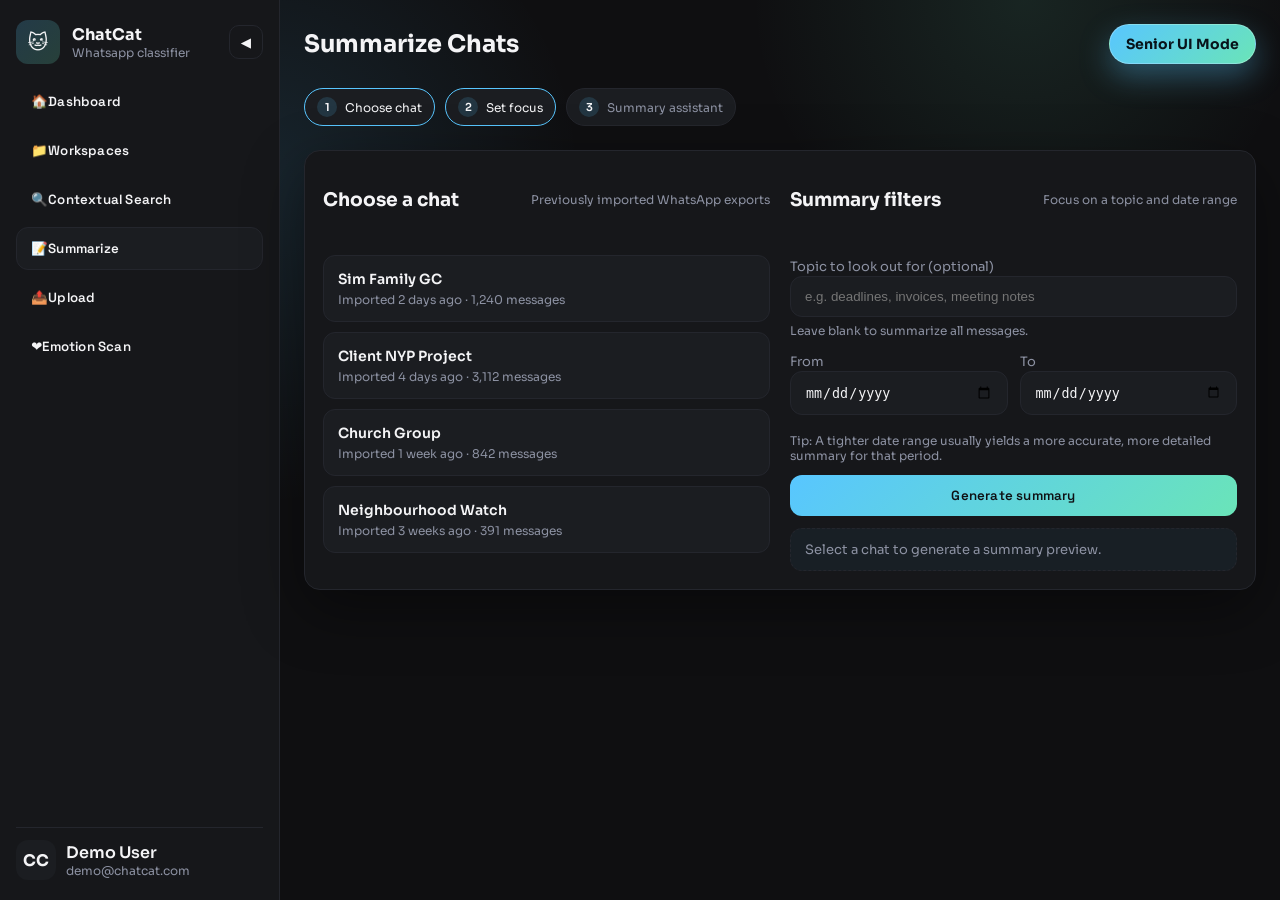
==== commit 4dc32c27: "for ui rec" ====
--- a/pages/summarize.html
+++ b/pages/summarize.html
@@ -97,6 +97,7 @@
                     <input type="date" id="dateTo" />
                   </div>
                 </div>
+                <p class="helper">Tip: A tighter date range usually yields a more accurate, more detailed summary for that period.</p>
                 <button class="primary" id="summarizeBtn">Generate summary</button>
                 <div class="summary-preview" id="summaryPreview">
                   Select a chat to generate a summary preview.
@@ -222,6 +223,26 @@
       return true;
     }
 
+    function getTodayIso() {
+      return new Date().toISOString().split('T')[0];
+    }
+
+    function enforceDateMax() {
+      const todayIso = getTodayIso();
+      if (dateFrom) {
+        dateFrom.max = todayIso;
+        if (dateFrom.value && dateFrom.value > todayIso) {
+          dateFrom.value = '';
+        }
+      }
+      if (dateTo) {
+        dateTo.max = todayIso;
+        if (dateTo.value && dateTo.value > todayIso) {
+          dateTo.value = '';
+        }
+      }
+    }
+
 
     function appendBotMessage(html) {
       if (!chatbotThread) return;
@@ -252,14 +273,14 @@
       if (chatbotThread) {
         chatbotThread.innerHTML = '';
       }
-      appendBotMessage('<p style="margin: 0 0 6px; font-weight: 600; color: var(--text);">Summary ready</p>' +
-        '<p style="margin: 0 0 10px; font-size: 12px; color: var(--muted);">' + topicLabel + '</p>' +
-        '<ul style="margin: 0; padding-left: 18px; color: var(--muted); font-size: 12px; line-height: 1.6;">' +
+      appendBotMessage('<p class="chatbot-heading">Summary ready</p>' +
+        '<p class="chatbot-muted" style="margin-bottom: 10px;">' + topicLabel + '</p>' +
+        '<ul class="chatbot-list chatbot-muted">' +
         '<li>Key themes were grouped into 3 clusters.</li>' +
         '<li>Most active participants: Demo User, Kai, Jasmine.</li>' +
         '<li>Action items appeared most often in the last 7 days.</li>' +
         '</ul>');
-      appendBotMessage('<p style="margin: 0; font-size: 12px; color: var(--muted);">Ask for details like “show key decisions” or “list unanswered questions”.</p>');
+      appendBotMessage('<p class="chatbot-muted" style="margin: 0;">Ask for details like “show key decisions” or “list unanswered questions”.</p>');
     }
 
     function handleGenerateSummary() {
@@ -274,8 +295,8 @@
       const chat = chats[selectedIndex];
       const topic = topicInput.value.trim();
       const topicLine = topic ? 'Topic: ' + topic : 'Topic: All messages';
-      summaryPreview.innerHTML = '<p style="margin: 0 0 6px; font-weight: 600; color: var(--text);">Summary ready</p>' +
-        '<p style="margin: 0; font-size: 12px; color: var(--muted);">Chat: ' + chat.name + ' · ' + range + ' · ' + topicLine + '</p>';
+      summaryPreview.innerHTML = '<p class="chatbot-heading">Summary ready</p>' +
+        '<p class="chatbot-muted" style="margin: 0;">Chat: ' + chat.name + ' · ' + range + ' · ' + topicLine + '</p>';
       setLoading(true);
       setTimeout(function() {
         setLoading(false);
@@ -301,7 +322,7 @@
       }
       appendUserMessage(text);
       const response = 'Here are more details about "' + text + '". I can also break it down by participant or date if needed.';
-      appendBotMessage('<p style="margin: 0; font-size: 12px; color: var(--muted);">' + response + '</p>');
+      appendBotMessage('<p class="chatbot-muted" style="margin: 0;">' + response + '</p>');
       chatbotInput.value = '';
     }
 
@@ -335,6 +356,8 @@
 
     setStepper('setup');
 
+    enforceDateMax();
+
     renderChats();
   </script>
 </body>
--- a/styles.css
+++ b/styles.css
@@ -841,6 +841,51 @@
   background: rgba(106, 228, 184, 0.18);
   border: 1px solid rgba(106, 228, 184, 0.3);
   color: var(--text);
+}
+
+.chatbot-heading {
+  margin: 0 0 6px;
+  font-weight: 600;
+  color: var(--text);
+}
+
+.chatbot-muted {
+  color: var(--muted);
+}
+
+.chatbot-list {
+  margin: 0;
+  padding-left: 18px;
+  line-height: 1.6;
+}
+
+.senior .chatbot-message {
+  font-size: 18px;
+  line-height: 1.65;
+}
+
+.senior .chatbot-heading {
+  font-size: 20px;
+}
+
+.senior .chatbot-muted {
+  color: rgba(244, 244, 246, 0.85);
+}
+
+.senior .summary-preview {
+  font-size: 18px;
+  color: rgba(244, 244, 246, 0.85);
+}
+
+/* Senior mode: maximum contrast for bot summary cards */
+.senior .chatbot-message.bot {
+  background: #000;
+  border-color: rgba(255, 255, 255, 0.65);
+  color: #fff;
+}
+
+.senior .chatbot-message.bot .chatbot-muted {
+  color: rgba(255, 255, 255, 0.92);
 }
 
 .chatbot-input {
